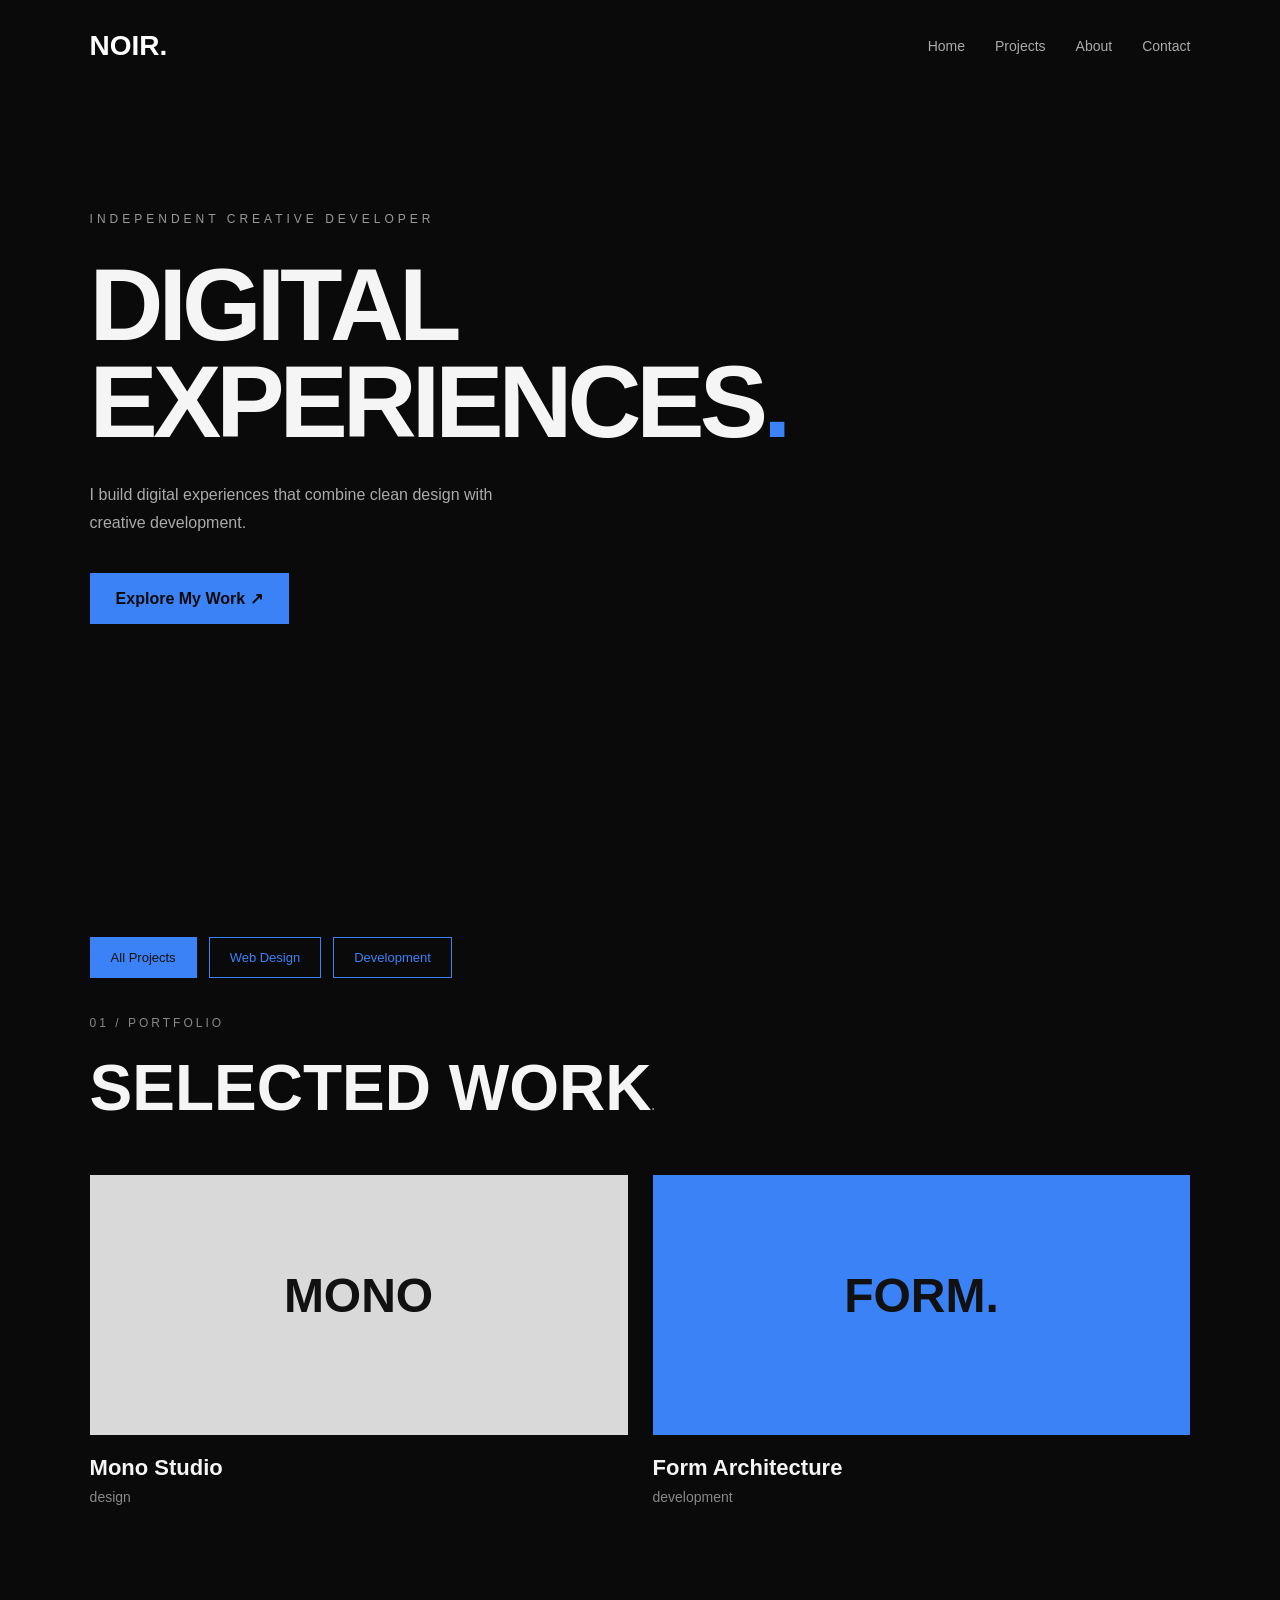
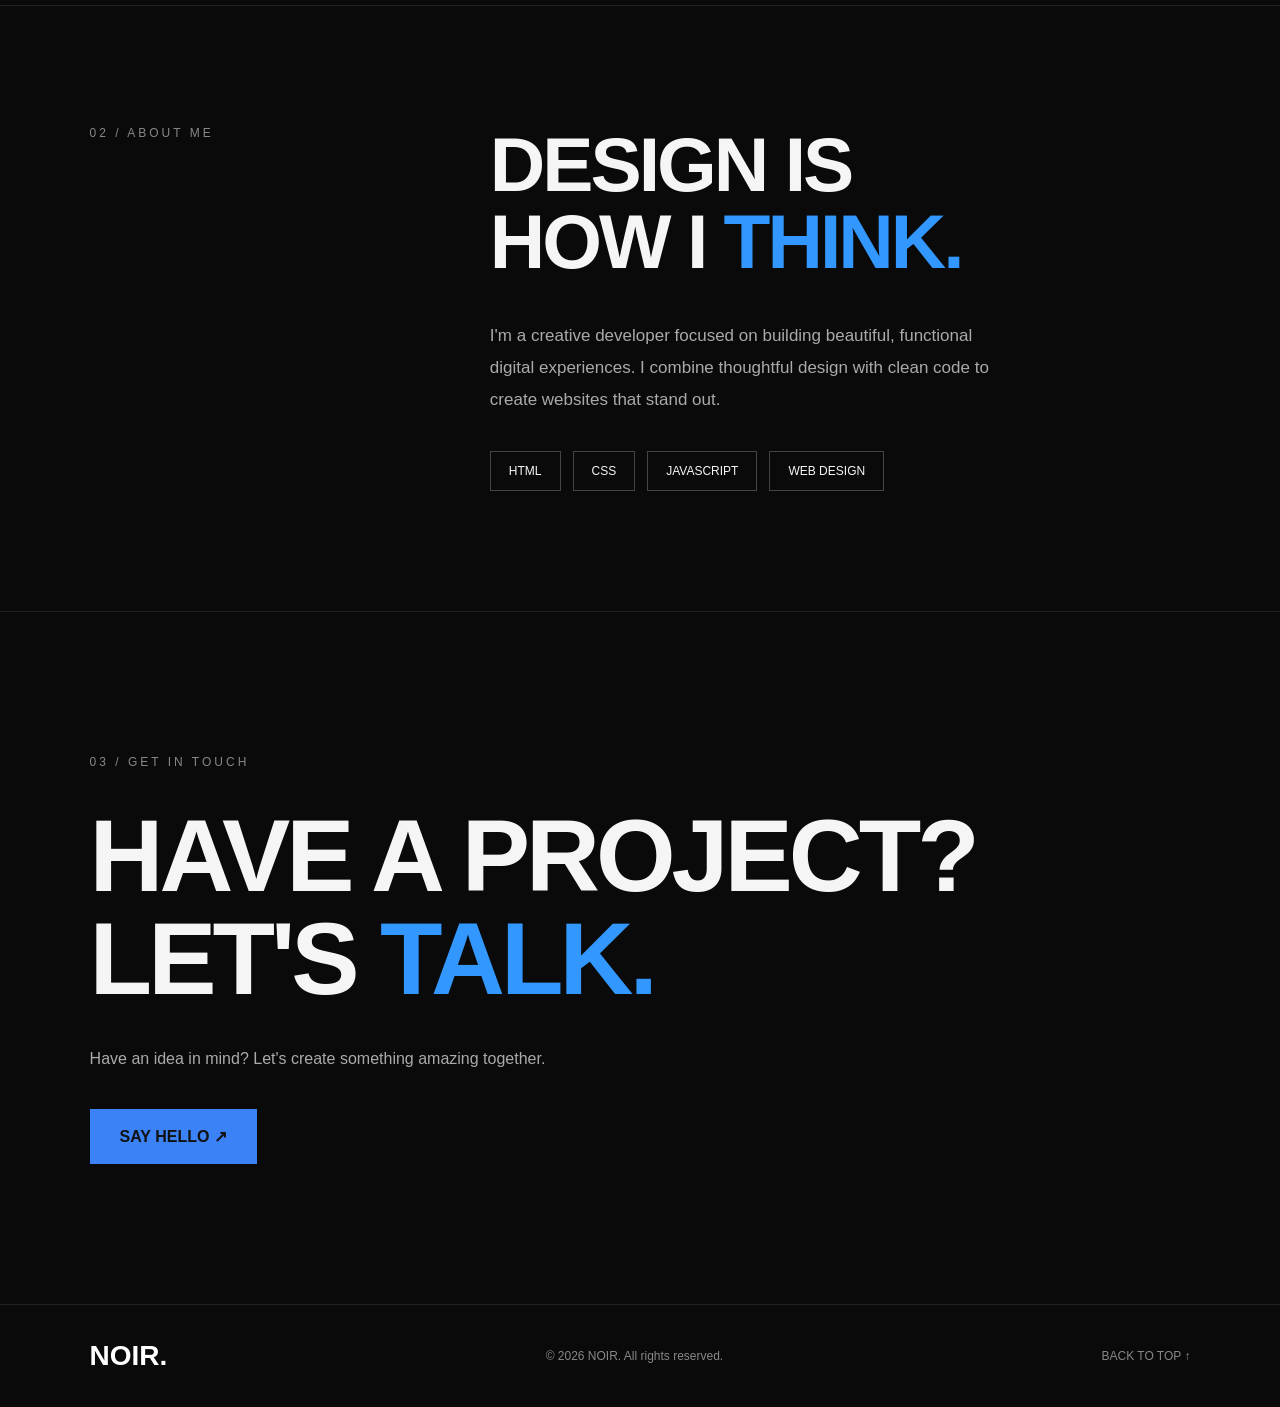
==== noir-template/index.html @ 0a02e7f6 "Add NOIR portfolio template Co-Authored-By: Claude Opus 5.5 <noreply@anthropic.com>" ====
<!DOCTYPE html>
<html lang="en">
<head>
  <meta charset="UTF-8">
  <meta name="viewport" content="width=device-width, initial-scale=1.0">
  <title>NOIR — Creative Developer</title>
  <link rel="stylesheet" href="style.css">
  <script src="script.js" defer></script>
</head>
<body>

  <header class="navbar">
    <a href="#" class="logo">NOIR.</a>

    
<nav>
  <a href="#home">Home</a>
  <a href="#projects">Projects</a>
  <a href="#about">About</a>
  <a href="#contact">Contact</a>
</nav>
  </header>

  <main>
    <section class="hero" id="home">
      <p class="eyebrow">INDEPENDENT CREATIVE DEVELOPER</p>

      <h1>
        DIGITAL<br>
        EXPERIENCES<span class="dot">.</span>
      </h1>

      <p class="description">
        I build digital experiences that combine
        clean design with creative development.
      </p>

      <a href="#projects" class="btn">
        Explore My Work ↗
      </a>
    </section>

    
<section id="projects" class="projects">
  <div class="section-heading">

<div class="filters">
  <button class="filter-btn active" data-filter="all">
    All Projects
  </button>

  <button class="filter-btn" data-filter="design">
    Web Design
  </button>

  <button class="filter-btn" data-filter="development">
    Development
  </button>
</div>

    <span>01 / PORTFOLIO</span>
    <h2>SELECTED WORK<span class="dot">.</span></h2>
  </div>

  <div class="project-grid" id="projectGrid">
  </div>
</section>

<section class="about" id="about">
  <div class="about-label">
    <span>02 / ABOUT ME</span>
  </div>

  <div class="about-content">
    <h2>
      DESIGN IS<br>
      HOW I <span>THINK.</span>
    </h2>

    <p>
      I'm a creative developer focused on building
      beautiful, functional digital experiences.
      I combine thoughtful design with clean code
      to create websites that stand out.
    </p>

    <div class="skills">
      <span>HTML</span>
      <span>CSS</span>
      <span>JAVASCRIPT</span>
      <span>WEB DESIGN</span>
    </div>
  </div>
</section>

<section class="contact" id="contact">
  <span class="contact-label">03 / GET IN TOUCH</span>

  <h2>
    HAVE A PROJECT?<br>
    LET'S <span>TALK.</span>
  </h2>

  <p>
    Have an idea in mind? Let's create something
    amazing together.
  </p>

  <a href="mailto:hello@example.com" class="contact-btn">
    SAY HELLO ↗
  </a>
</section>

<footer class="footer">
  <a href="#home" class="logo">NOIR.</a>
  <p>© 2026 NOIR. All rights reserved.</p>
  <a href="#home">BACK TO TOP ↑</a>
</footer>

  </main>

</body>
</html>
---- noir-template/style.css ----
:root {
  --bg: #0a0a0a;
  --text: #f5f5f5;
  --muted: #aaa;
  --accent: #3B82F6;
  --border: #333;
}

* {
  margin: 0;
  padding: 0;
  box-sizing: border-box;
}

html {
  scroll-behavior: smooth;
}

body {
  background: #0a0a0a;
  color: #f5f5f5;
  font-family: Arial, sans-serif;
}

.navbar {
  display: flex;
  justify-content: space-between;
  align-items: center;
  padding: 30px 7%;
}

.logo {
  color: white;
  text-decoration: none;
  font-size: 28px;
  font-weight: 900;
}

nav {
  display: flex;
  gap: 30px;
}

nav a {
  color: #aaa;
  text-decoration: none;
  font-size: 14px;
}

nav a:hover {
  color: white;
}

.hero {
  min-height: 85vh;
  padding: 120px 7%;
}

.eyebrow {
  color: #999;
  font-size: 12px;
  letter-spacing: 4px;
}

h1 {
  font-size: clamp(48px, 8vw, 120px);
  line-height: 0.95;
  letter-spacing: -5px;
  margin: 30px 0;
}

.dot {
  color:#3298ff;
  color: var(--accent);
}

.description {
  color: #aaa;
  max-width: 420px;
  line-height: 1.8;
  margin-bottom: 35px;
}

.btn {
  display: inline-block;
  background: var(--accent);
  color: #0a0a0a;
  padding: 16px 26px;
  text-decoration: none;
  font-weight: bold;
}

.btn:hover {
  background: var(--accent);
}

.projects {
  padding: 80px 7%;
  min-height: 40vh;
}

.projects h2 {
  margin-bottom: 20px;
}

@media (max-width: 600px) {
  .navbar {
    padding: 24px 5%;
  }

  nav {
    gap: 12px;
  }

  nav a {
    font-size: 12px;
  }

  .hero {
    padding: 100px 5%;
  }

  h1 {
    letter-spacing: -2px;
    overflow-wrap: anywhere;
  }
}

.section-heading {
  margin-bottom: 50px;
}

.section-heading span {
  font-size: 12px;
  letter-spacing: 3px;
  color: #888;
}

.section-heading h2 {
  font-size: clamp(36px, 5vw, 72px);
  margin-top: 20px;
}

.project-grid {
  display: grid;
  grid-template-columns: repeat(2, 1fr);
  gap: 25px;
}

.project-preview {
  height: 350px;
  padding: 30px;
  display: flex;
  flex-direction: column;
  justify-content: space-between;
  transition: transform 0.4s ease;
}

.preview-one {
  background: #d9d9d9;
  color: #111;
}

.preview-two {
  background: #3298ff;
  color: #111;
}

.project-preview h3 {
  font-size: clamp(50px, 7vw, 100px);
  letter-spacing: -5px;
}

.project-card:hover .project-preview {
  transform: scale(0.97);
}

.project-info {
  padding: 20px 0;
}

.project-info h3 {
  font-size: 22px;
  margin-bottom: 8px;
}

.project-info p {
  color: #888;
  font-size: 14px;
}

@media (max-width: 700px) {
  .project-grid {
    grid-template-columns: 1fr;
  }

  .project-preview {
    height: 280px;
  }
}

.filters {
  display: flex;
  flex-wrap: wrap;
  gap: 12px;
  margin-bottom: 35px;
}

.filter-btn {
  padding: 12px 20px;
  border: 1px solid var(--accent);
  background: transparent;
  color: var(--accent);
  cursor: pointer;
  font-size: 13px;
  transition: 0.3s ease;
}

.filter-btn:hover {
  border-color: var(--accent);
  color: var(--accent);
  box-shadow: 0 0 0 1px var(--accent);
}

.filter-btn.active {
  background: var(--accent);
  color: #111;
  border-color: var(--accent);
}

.project-card.hidden {
  display: none;
}


.project-card {
  opacity: 0;
  transform: translateY(35px);
  transition: opacity 0.7s ease, transform 0.7s ease;
}

.project-card.visible {
  opacity: 1;
  transform: translateY(0);
}

.project-card.hidden {
  display: none;
}

@media (prefers-reduced-motion: reduce) {
  .project-card {
    transition: none;
    transform: none;
  }
}

.about {
  padding: 120px 7%;
  border-top: 1px solid #222;
  display: grid;
  grid-template-columns: 1fr 2fr;
  gap: 50px;
}

.about-label {
  color: #888;
  font-size: 12px;
  letter-spacing: 3px;
}

.about-content h2 {
  font-size: clamp(42px, 6vw, 90px);
  line-height: 1;
  letter-spacing: -3px;
  margin-bottom: 40px;
}

.about-content h2 span {
  color: #3298ff;
}

.about-content p {
  max-width: 520px;
  color: #aaa;
  line-height: 1.9;
  font-size: 17px;
}

.skills {
  display: flex;
  flex-wrap: wrap;
  gap: 12px;
  margin-top: 35px;
}

.skills span {
  border: 1px solid #444;
  padding: 12px 18px;
  font-size: 12px;
}

@media (max-width: 700px) {
  .about {
    grid-template-columns: 1fr;
    padding: 80px 5%;
  }
}

.contact {
  padding: 140px 7%;
  border-top: 1px solid #222;
}

.contact-label {
  color: #888;
  font-size: 12px;
  letter-spacing: 3px;
}

.contact h2 {
  font-size: clamp(45px, 8vw, 120px);
  line-height: 1;
  letter-spacing: -4px;
  margin: 35px 0;
}

.contact h2 span {
  color:#3298ff;
}

.contact p {
  color: #aaa;
  margin-bottom: 35px;
  line-height: 1.8;
}

.contact-btn {
  display: inline-block;
  padding: 18px 30px;
  background: var(--accent);
  color: #111;
  text-decoration: none;
  font-weight: bold;
  transition: 0.3s;
}

.contact-btn:hover {
  background: var(--accent);
  transform: translateY(-4px);
}

.footer {
  border-top: 1px solid #222;
  padding: 35px 7%;
  display: flex;
  justify-content: space-between;
  align-items: center;
  gap: 20px;
}

.footer p,
.footer > a:last-child {
  color: #888;
  font-size: 12px;
}

.footer > a:last-child {
  text-decoration: none;
}

@media (max-width: 700px) {
  .contact {
    padding: 90px 5%;
  }

  .contact h2 {
    letter-spacing: -2px;
  }

  .footer {
    flex-direction: column;
    text-align: center;
  }
}

.project-image {
  height: 260px;
  display: flex;
  align-items: center;
  justify-content: center;
  color: #111;
}

.project-image h2 {
  font-size: 48px;
  font-weight: 900;
}

.project-info {
  padding: 20px 0;
}
@media (max-width: 768px) {
  .project-grid {
    grid-template-columns: 1fr;
  }

  .project-image {
    height: 220px;
  }

  .project-image h2 {
    font-size: 36px;
  }
}
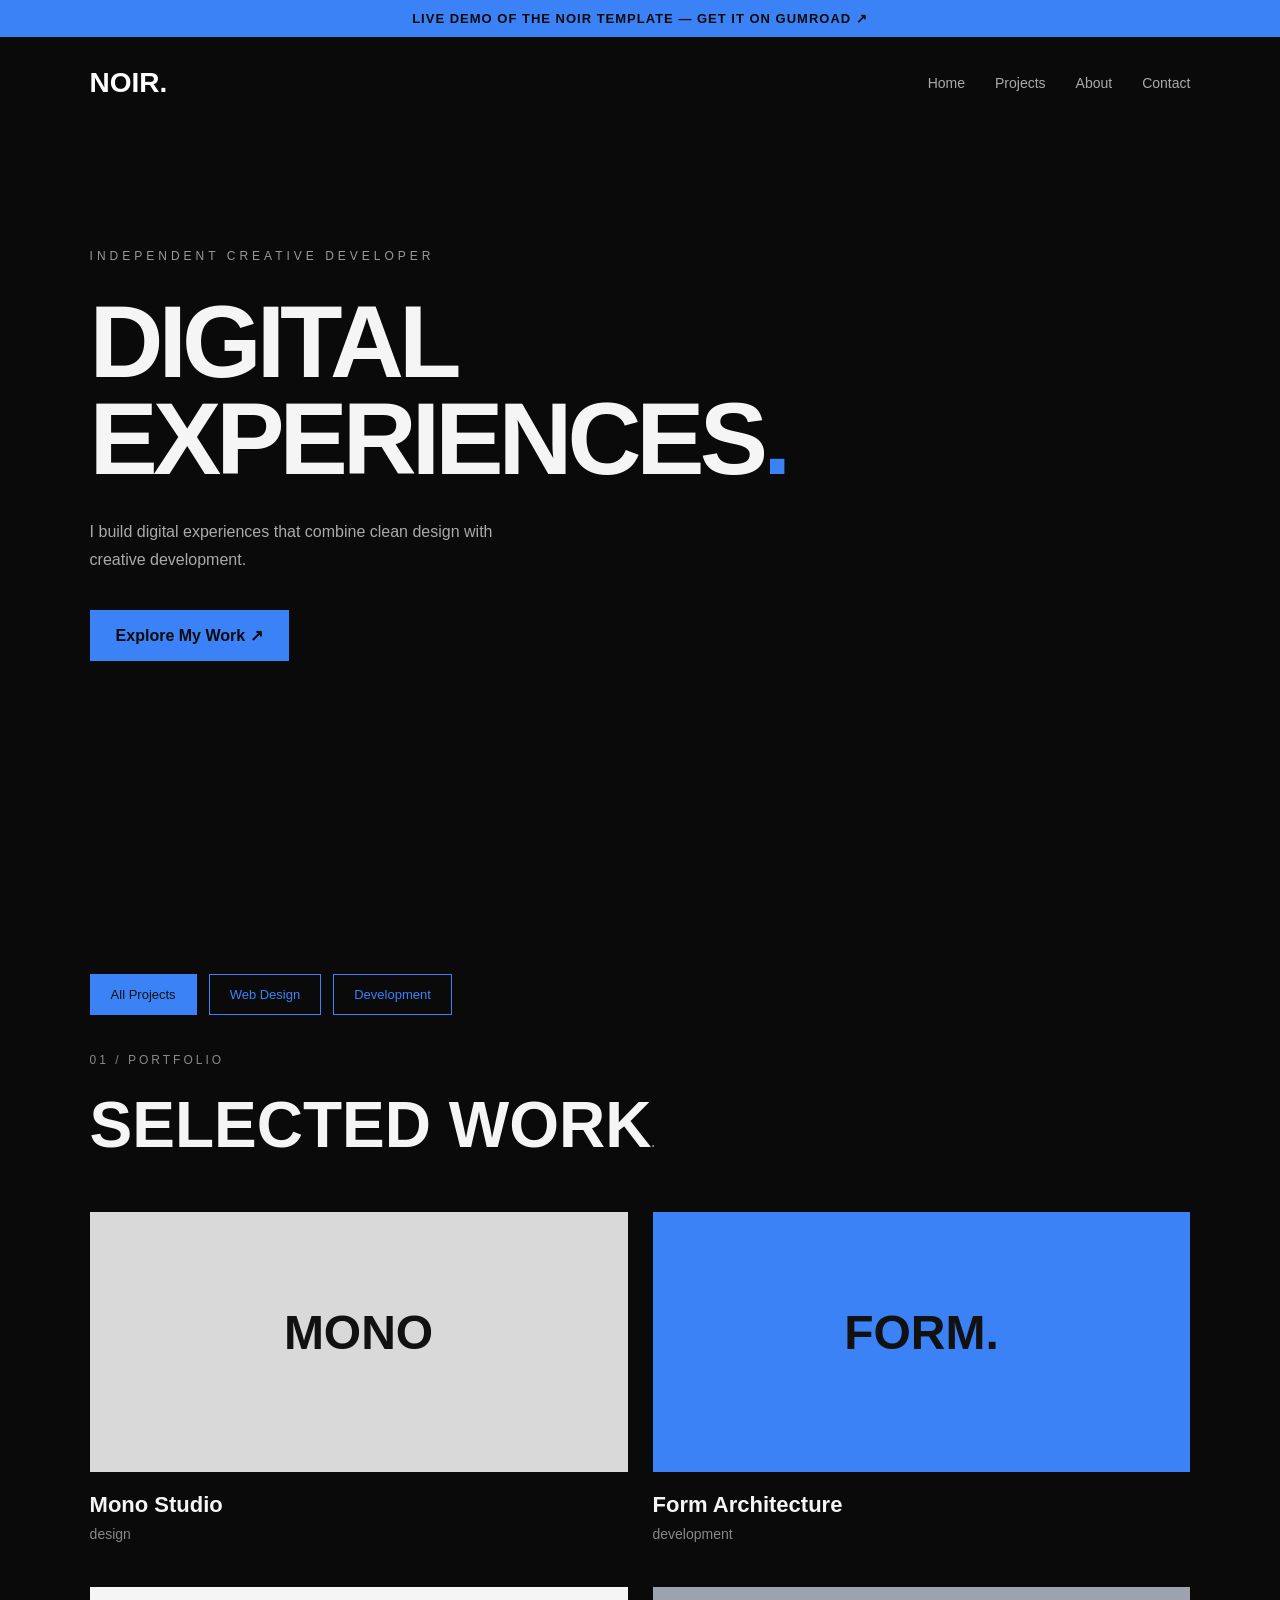
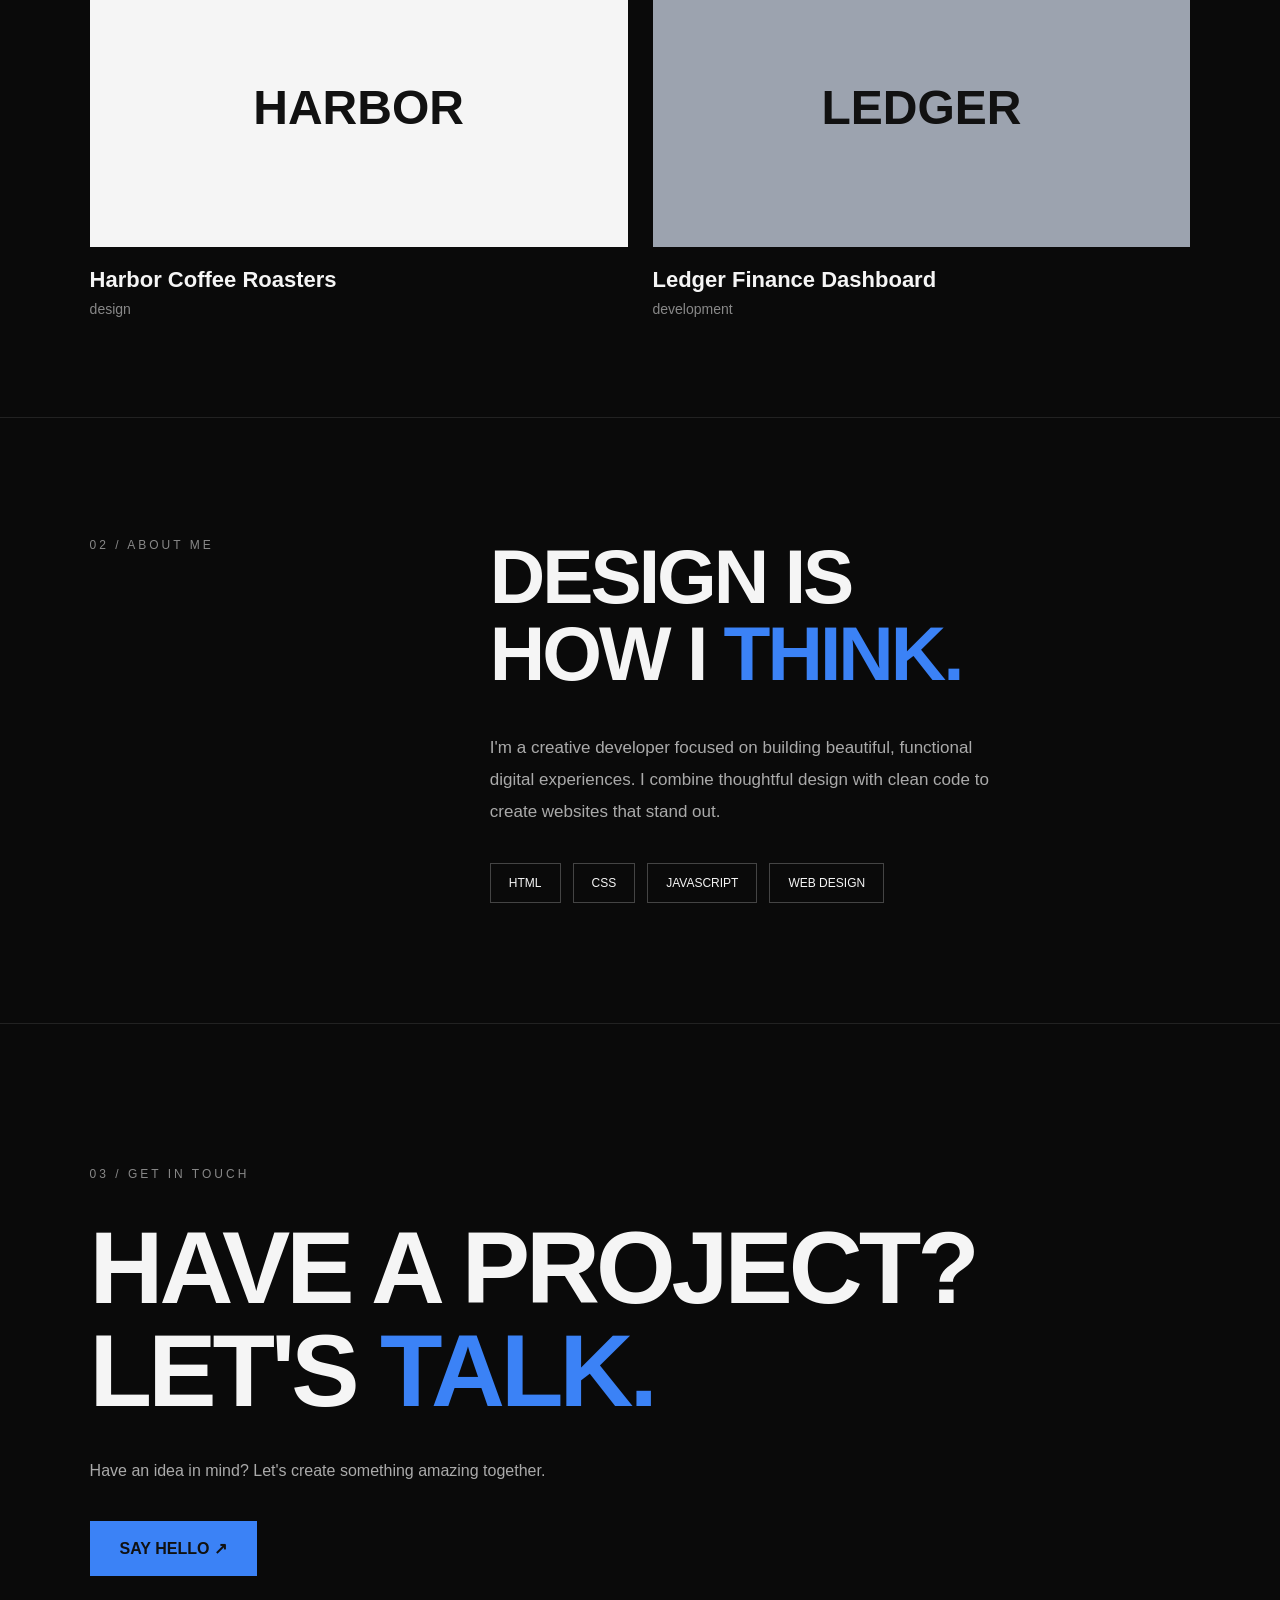
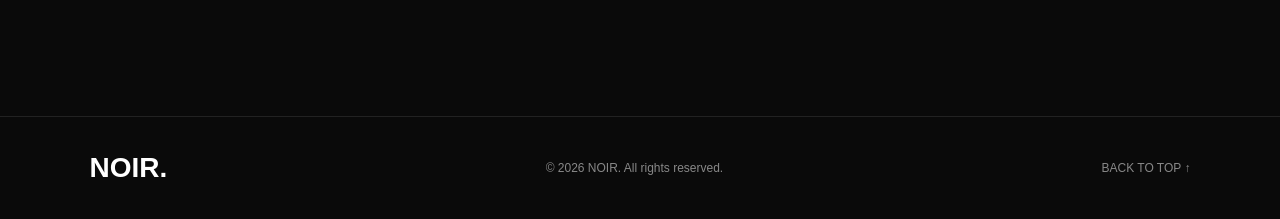
==== commit c42fee1f: "NOIR demo: link to the Gumroad product Co-Authored-By: Claude Opus 5.5 <noreply@anthropic.com>" ====
--- a/noir-template/index.html
+++ b/noir-template/index.html
@@ -7,8 +7,13 @@
   <title>NOIR — Creative Developer</title>
   <link rel="stylesheet" href="style.css">
   <script src="script.js" defer></script>
+  <style>
+    .demo-bar { display: block; background: var(--accent); color: #0a0a0a; text-align: center; padding: 11px 5%; font-size: 13px; letter-spacing: 1px; text-decoration: none; font-weight: bold; }
+    .demo-bar:hover { text-decoration: underline; }
+  </style>
 </head>
 <body>
+  <a class="demo-bar" href="https://badrrdev.gumroad.com/l/noir">LIVE DEMO OF THE NOIR TEMPLATE — GET IT ON GUMROAD ↗</a>
 
   <header class="navbar">
     <a href="#" class="logo">NOIR.</a>
--- a/noir-template/style.css
+++ b/noir-template/style.css
@@ -70,7 +70,6 @@
 }
 
 .dot {
-  color:#3298ff;
   color: var(--accent);
 }
 
@@ -277,7 +276,7 @@
 }
 
 .about-content h2 span {
-  color: #3298ff;
+  color: var(--accent);
 }
 
 .about-content p {
@@ -326,7 +325,7 @@
 }
 
 .contact h2 span {
-  color:#3298ff;
+  color: var(--accent);
 }
 
 .contact p {
